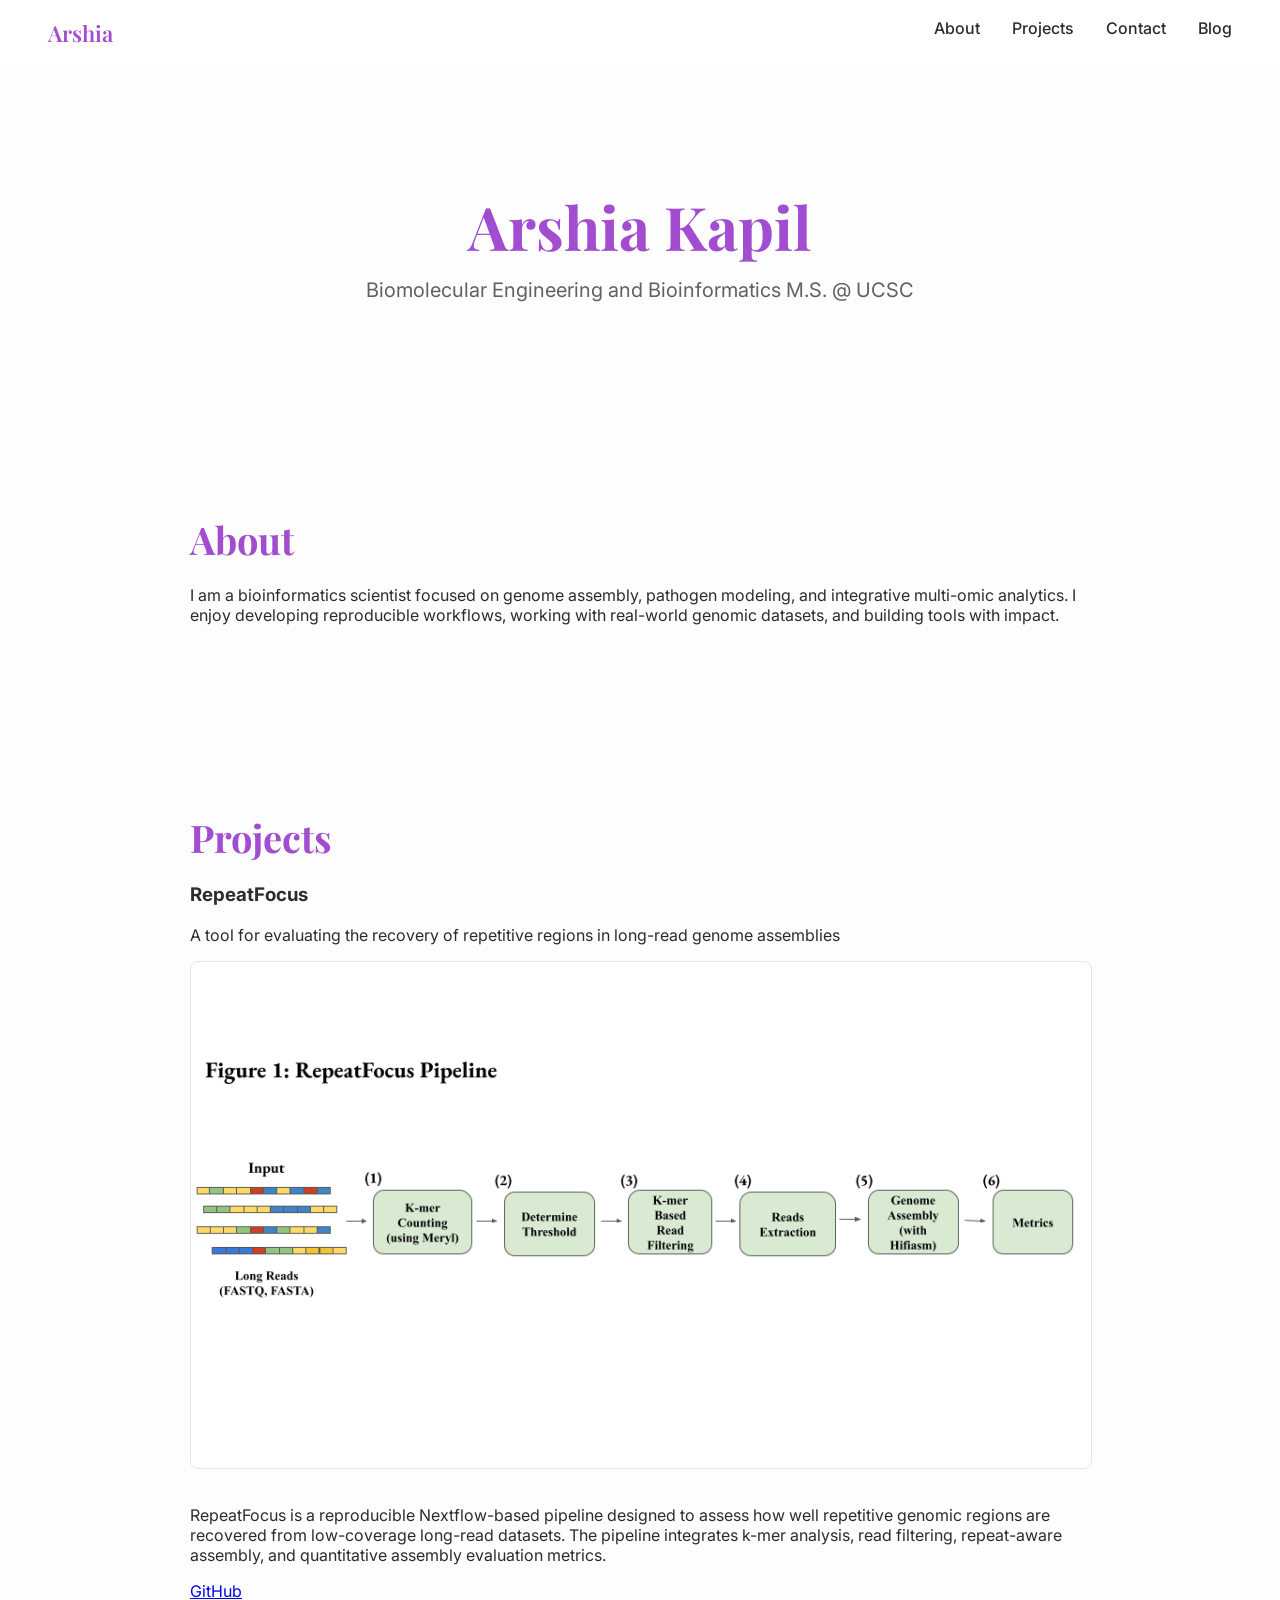
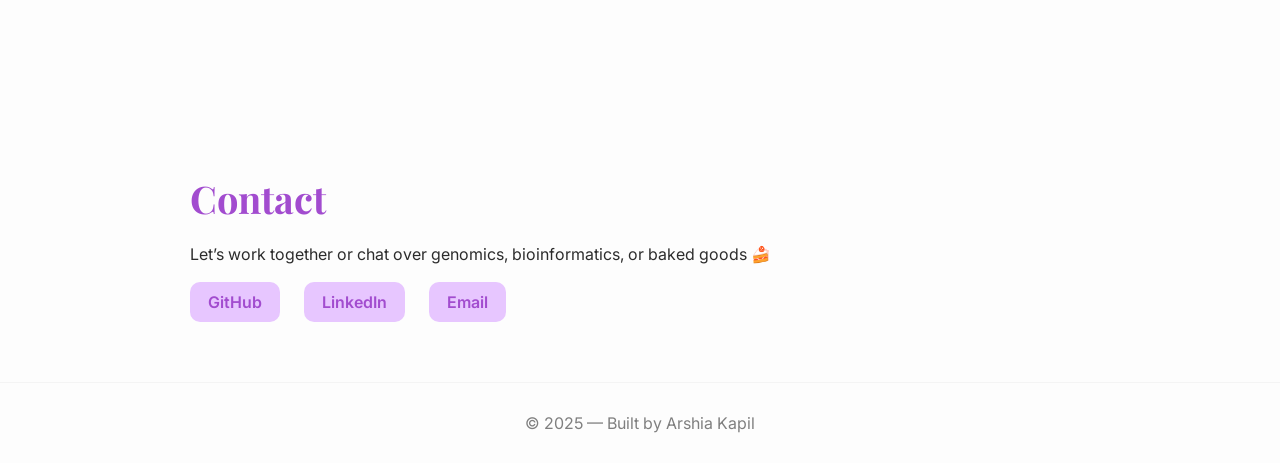
==== index.html @ 7e49f17b "Fix image source filename case sensitivity" ====
<!DOCTYPE html>
<html lang="en">
<head>
    <meta charset="UTF-8">
    <meta name="viewport" content="width=device-width, initial-scale=1.0">
    <title>Arshia Kapil | Bioinformatics</title>
    <link rel="stylesheet" href="style.css">

    <!-- Google Fonts -->
    <link href="https://fonts.googleapis.com/css2?family=Inter:wght@300;400;600&family=Playfair+Display:wght@600;700&display=swap" rel="stylesheet">
</head>
<body>

    <!-- NAVBAR -->
    <nav>
        <div class="logo">Arshia</div>
        <div class="nav-links">
            <a href="#about">About</a>
            <a href="#projects">Projects</a>
            <a href="#contact">Contact</a>
            <a href="blog.html">Blog</a>
        </div>
    </nav>

    <!-- HERO SECTION -->
    <section class="hero">
        <h1 class="name">Arshia Kapil</h1>
        <p class="tagline">Biomolecular Engineering and Bioinformatics M.S. @ UCSC</p>
    </section>

    <!-- ABOUT -->
    <section id="about" class="section">
        <h2>About</h2>
        <p>
            I am a bioinformatics scientist focused on genome assembly, pathogen modeling, 
            and integrative multi-omic analytics. I enjoy developing reproducible workflows, 
            working with real-world genomic datasets, and building tools with impact.
        </p>
    </section>

    <!-- PROJECTS -->
    <section id="projects" class="section">
        <h2>Projects</h2>
        <div class="project-card">
            <h3>RepeatFocus</h3>
            <p class="project-subtitle">

        	 A tool for evaluating the recovery of repetitive regions in long-read genome assemblies
            </p>
        	<img
	      	  src="images/RepeatFocus.png"
     	      alt="RepeatFocus pipeline diagram showing repeat recovery evaluation"
     	 	  class="project-image"
   	 		/>
            <p class="project-description">
              RepeatFocus is a reproducible Nextflow-based pipeline designed to assess how well
              repetitive genomic regions are recovered from low-coverage long-read datasets.
              The pipeline integrates k-mer analysis, read filtering, repeat-aware assembly,
              and quantitative assembly evaluation metrics.
            </p>
        
            <div class="project-links">
              <a href="https://github.com/arshiakapil/RepeatFocus" target="_blank">GitHub</a>
            </div>
        </div>
    </section>

    <!-- CONTACT -->
    <section id="contact" class="section">
        <h2>Contact</h2>
        <p>Let’s work together or chat over genomics, bioinformatics, or baked goods 🍰</p>

        <div class="contact-list">
            <a href="https://github.com/arshiakapil" target="_blank">GitHub</a>
            <a href="https://linkedin.com/in/arshiakapil" target="_blank">LinkedIn</a>
            <a href="mailto:akapil@ucsc.edu">Email</a>
        </div>
    </section>

    <footer>
        © 2025 — Built by Arshia Kapil
    </footer>

</body>
</html>
---- style.css ----
/* ===== Fonts & Colors ===== */
:root {
    --bg: #fdfdfd;
    --text: #2c2c2c;
    --accent: #a24ccf;     /* lavender / purple */
    --accent-light: #e7c6ff;
    --light-gray: #eeeeee;
}

/* Reset */
body {
    margin: 0;
    font-family: 'Inter', sans-serif;
    color: var(--text);
    background: var(--bg);
    scroll-behavior: smooth;
}

/* ===== Navigation ===== */
nav {
    display: flex;
    justify-content: space-between;
    padding: 18px 48px;
    position: sticky;
    top: 0;
    background: rgba(255,255,255,0.8);
    backdrop-filter: blur(8px);
}

.logo {
    font-family: 'Playfair Display', serif;
    font-size: 22px;
    font-weight: 600;
    color: var(--accent);
}

.nav-links a {
    margin-left: 28px;
    text-decoration: none;
    font-weight: 500;
    color: var(--text);
}
.nav-links a:hover {
    color: var(--accent);
}
.nav-links a.active {
    color: var(--accent);
    font-weight: 700;
}
/* ===== Hero Section ===== */
.hero {
    text-align: center;
    padding: 120px 20px 80px;
}

.name {
    font-family: 'Playfair Display', serif;
    font-size: 60px;
    margin: 0;
    color: var(--accent);
}

.tagline {
    font-size: 20px;
    margin-top: 12px;
    opacity: 0.75;
}

.eyebrow {
    text-transform: uppercase;
    letter-spacing: 0.16em;
    font-size: 12px;
    font-weight: 700;
    color: var(--accent);
    margin-bottom: 10px;
}

/* ===== General Sections ===== */
.section {
    padding: 80px 10% 60px;
    max-width: 900px;
    margin: auto;
}

.section h2 {
    font-family: 'Playfair Display', serif;
    font-size: 38px;
    margin-bottom: 20px;
    color: var(--accent);
}

/* Placeholder text */
.placeholder {
    opacity: 0.6;
}

/* ===== Contact Section ===== */
.contact-list {
    display: flex;
    gap: 24px;
    margin-top: 18px;
}
.contact-list a {
    padding: 10px 18px;
    border-radius: 10px;
    background: var(--accent-light);
    color: var(--accent);
    text-decoration: none;
    font-weight: 600;
    transition: background 0.2s;
}
.contact-list a:hover {
    background: var(--accent);
    color: white;
}

/* ===== Footer ===== */
footer {
    text-align: center;
    padding: 30px 0;
    opacity: 0.6;
    border-top: 1px solid var(--light-gray);
}

/* Responsive */
@media (max-width: 650px) {
    nav {
        padding: 10px 24px;
    }
    .name {
        font-size: 44px;
    }
    .tagline {
        font-size: 18px;
    }
    .section h2 {
        font-size: 28px;
    }
}

.project-image {
  width: 100%;
  height: auto;
  border-radius: 8px;
  margin-bottom: 1rem;
  border: 1px solid #e5e5e5;
  object-fit: cover;
}
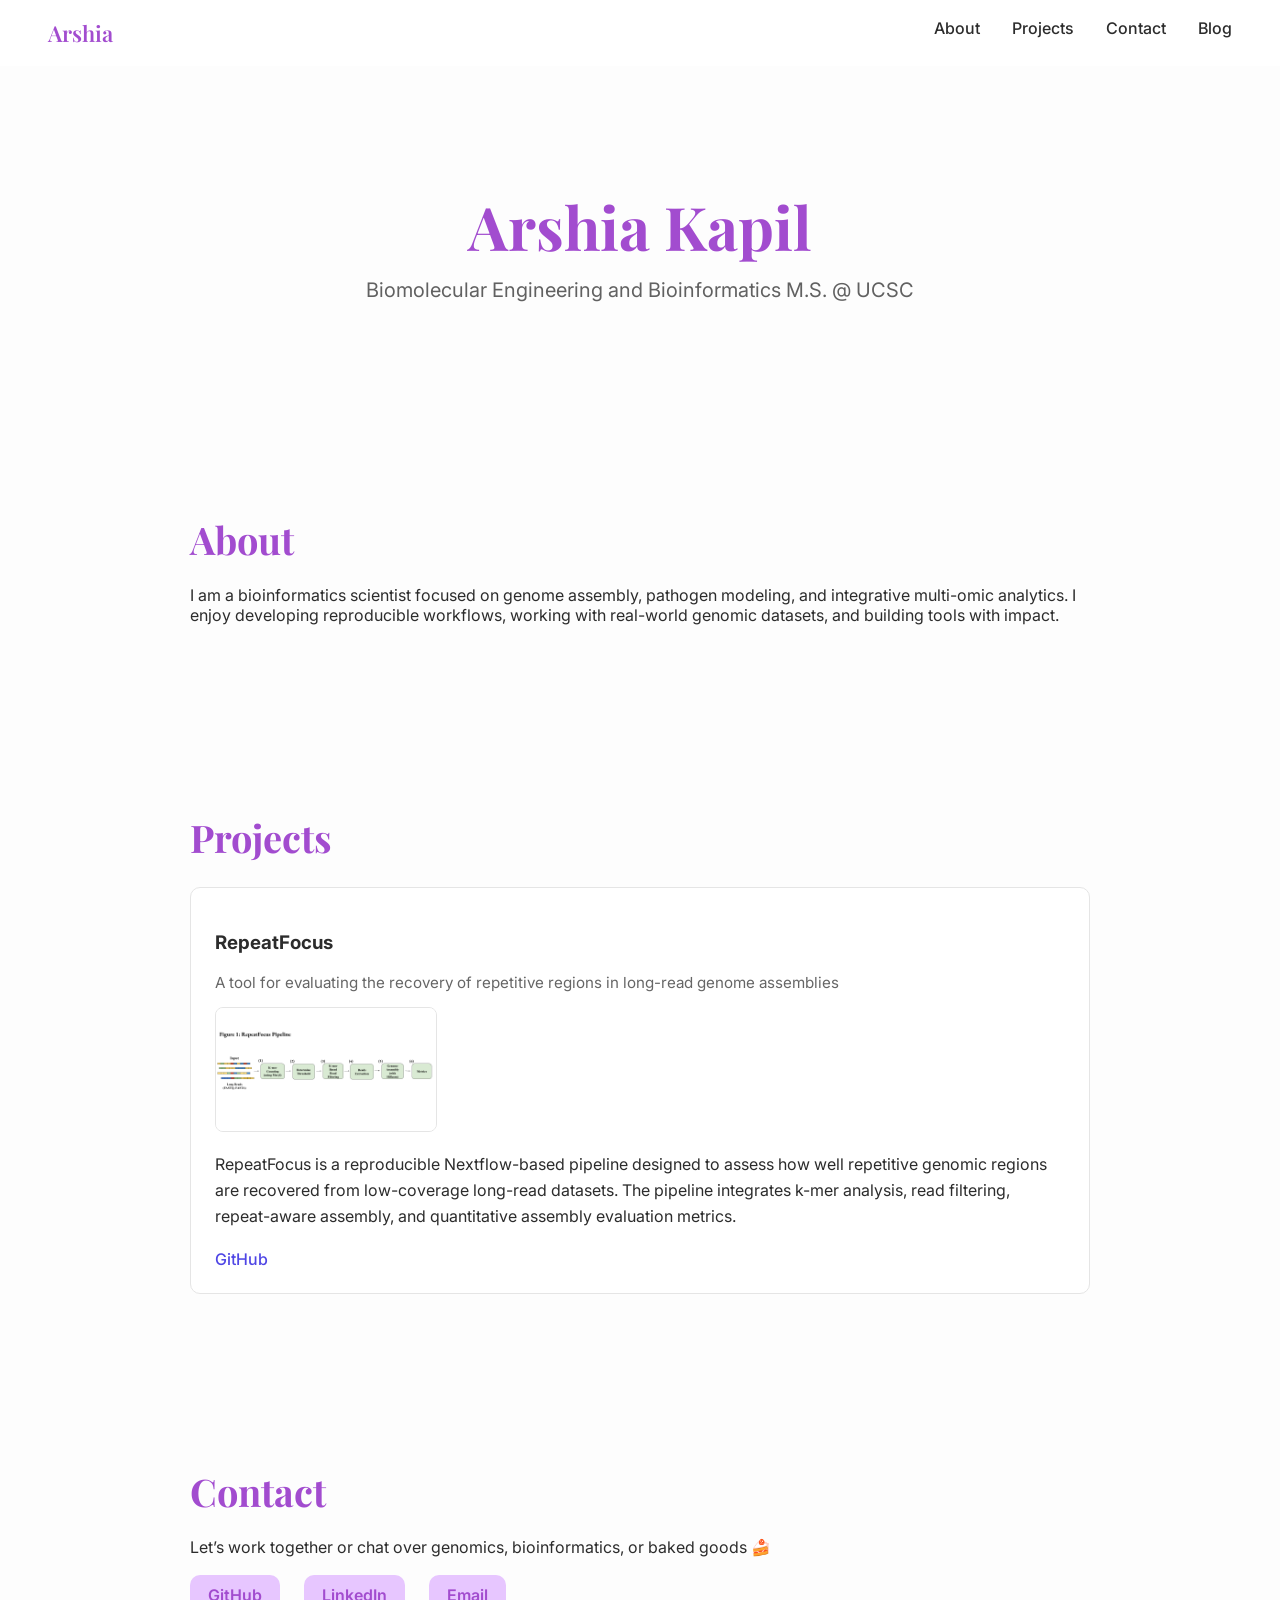
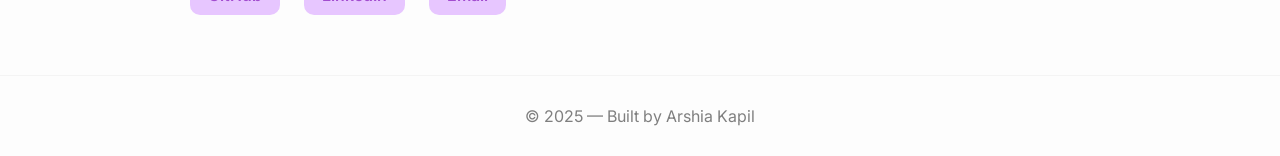
==== commit 6d5d3986: "Add 'project-image-right' class to image element" ====
--- a/index.html
+++ b/index.html
@@ -50,7 +50,7 @@
         	<img
 	      	  src="images/RepeatFocus.png"
      	      alt="RepeatFocus pipeline diagram showing repeat recovery evaluation"
-     	 	  class="project-image"
+     	 	  class="project-image project-image-right"
    	 		/>
             <p class="project-description">
               RepeatFocus is a reproducible Nextflow-based pipeline designed to assess how well
--- a/style.css
+++ b/style.css
@@ -138,11 +138,78 @@
     }
 }
 
-.project-image {
-  width: 100%;
+/* Project card base */
+.project-card {
+  border: 1px solid #e5e5e5;
+  border-radius: 10px;
+  padding: 1.5rem;
+  margin-top: 1.5rem;
+  background-color: #ffffff;
+  transition: transform 0.2s ease, box-shadow 0.2s ease;
+}
+
+.project-card:hover {
+  transform: translateY(-3px);
+  box-shadow: 0 8px 20px rgba(0, 0, 0, 0.08);
+}
+
+/* Horizontal layout: text left, image right */
+.project-card-horizontal {
+  display: flex;
+  align-items: center;
+  gap: 1.5rem;
+}
+
+/* Make text take remaining space */
+.project-content {
+  flex: 1;
+}
+
+.project-subtitle {
+  font-size: 0.95rem;
+  color: #666;
+  margin-top: 0.25rem;
+}
+
+.project-description {
+  margin-top: 1rem;
+  line-height: 1.6;
+}
+
+.project-links {
+  margin-top: 1.25rem;
+}
+
+.project-links a {
+  margin-right: 1rem;
+  text-decoration: none;
+  font-weight: 500;
+  color: #4f46e5;
+}
+
+.project-links a:hover {
+  text-decoration: underline;
+}
+
+/* Right-side image sizing */
+.project-image-right {
+  width: 220px;
   height: auto;
+  flex-shrink: 0;
   border-radius: 8px;
-  margin-bottom: 1rem;
   border: 1px solid #e5e5e5;
-  object-fit: cover;
-}
+  object-fit: contain;
+}
+
+/* Responsive: stack on small screens */
+@media (max-width: 768px) {
+  .project-card-horizontal {
+    flex-direction: column;
+    align-items: flex-start;
+  }
+
+  .project-image-right {
+    width: 100%;
+    max-width: 320px;
+  }
+}
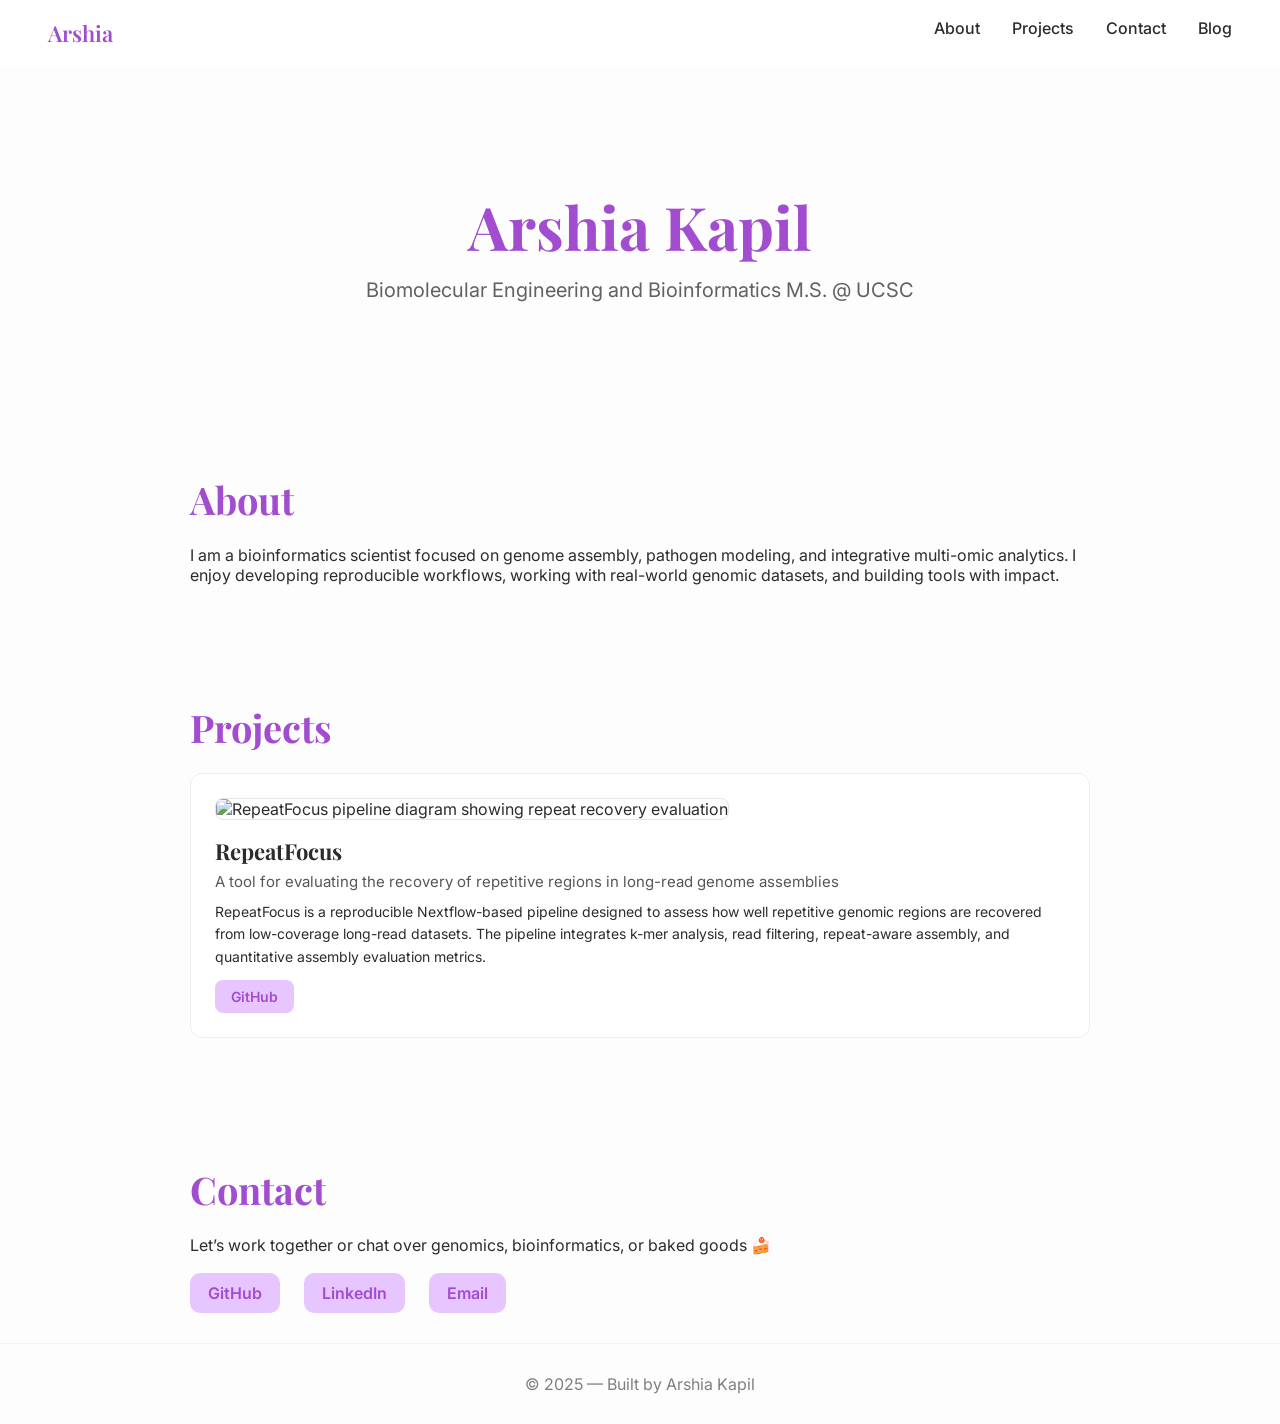
==== commit 1702ee7b: "Fix project card image layout and reduce section spacing Co-Authored-By: Claude Opus 4.6 <noreply@an" ====
--- a/index.html
+++ b/index.html
@@ -42,25 +42,23 @@
     <section id="projects" class="section">
         <h2>Projects</h2>
         <div class="project-card">
+            <img
+                src="images/repeatfocus.png"
+                alt="RepeatFocus pipeline diagram showing repeat recovery evaluation"
+                class="project-image"
+            />
             <h3>RepeatFocus</h3>
             <p class="project-subtitle">
-
-        	 A tool for evaluating the recovery of repetitive regions in long-read genome assemblies
+                A tool for evaluating the recovery of repetitive regions in long-read genome assemblies
             </p>
-        	<img
-	      	  src="images/RepeatFocus.png"
-     	      alt="RepeatFocus pipeline diagram showing repeat recovery evaluation"
-     	 	  class="project-image project-image-right"
-   	 		/>
             <p class="project-description">
-              RepeatFocus is a reproducible Nextflow-based pipeline designed to assess how well
-              repetitive genomic regions are recovered from low-coverage long-read datasets.
-              The pipeline integrates k-mer analysis, read filtering, repeat-aware assembly,
-              and quantitative assembly evaluation metrics.
+                RepeatFocus is a reproducible Nextflow-based pipeline designed to assess how well
+                repetitive genomic regions are recovered from low-coverage long-read datasets.
+                The pipeline integrates k-mer analysis, read filtering, repeat-aware assembly,
+                and quantitative assembly evaluation metrics.
             </p>
-        
             <div class="project-links">
-              <a href="https://github.com/arshiakapil/RepeatFocus" target="_blank">GitHub</a>
+                <a href="https://github.com/arshiakapil/RepeatFocus" target="_blank">GitHub</a>
             </div>
         </div>
     </section>
--- a/style.css
+++ b/style.css
@@ -77,7 +77,7 @@
 
 /* ===== General Sections ===== */
 .section {
-    padding: 80px 10% 60px;
+    padding: 40px 10% 30px;
     max-width: 900px;
     margin: auto;
 }
@@ -138,78 +138,61 @@
     }
 }
 
-/* Project card base */
+/* ===== Project Cards ===== */
 .project-card {
-  border: 1px solid #e5e5e5;
-  border-radius: 10px;
-  padding: 1.5rem;
-  margin-top: 1.5rem;
-  background-color: #ffffff;
-  transition: transform 0.2s ease, box-shadow 0.2s ease;
+  background: #fff;
+  border: 1px solid var(--light-gray);
+  border-radius: 12px;
+  padding: 24px;
+  margin-bottom: 24px;
 }
 
-.project-card:hover {
-  transform: translateY(-3px);
-  box-shadow: 0 8px 20px rgba(0, 0, 0, 0.08);
+.project-image {
+  width: 100%;
+  max-height: 360px;
+  object-fit: cover;
+  border-radius: 8px;
+  margin-bottom: 16px;
+  border: 1px solid #e5e5e5;
 }
 
-/* Horizontal layout: text left, image right */
-.project-card-horizontal {
-  display: flex;
-  align-items: center;
-  gap: 1.5rem;
-}
-
-/* Make text take remaining space */
-.project-content {
-  flex: 1;
+.project-card h3 {
+  font-family: 'Playfair Display', serif;
+  font-size: 22px;
+  margin: 0 0 6px;
+  color: var(--text);
 }
 
 .project-subtitle {
-  font-size: 0.95rem;
-  color: #666;
-  margin-top: 0.25rem;
+  font-size: 15px;
+  opacity: 0.8;
+  margin: 0 0 10px;
 }
 
 .project-description {
-  margin-top: 1rem;
+  font-size: 14px;
   line-height: 1.6;
+  margin: 0 0 12px;
 }
 
 .project-links {
-  margin-top: 1.25rem;
+  display: flex;
+  gap: 12px;
 }
 
 .project-links a {
-  margin-right: 1rem;
+  padding: 8px 16px;
+  border-radius: 8px;
+  background: var(--accent-light);
+  color: var(--accent);
   text-decoration: none;
-  font-weight: 500;
-  color: #4f46e5;
+  font-weight: 600;
+  font-size: 14px;
+  transition: background 0.2s;
 }
 
 .project-links a:hover {
-  text-decoration: underline;
+  background: var(--accent);
+  color: white;
 }
 
-/* Right-side image sizing */
-.project-image-right {
-  width: 220px;
-  height: auto;
-  flex-shrink: 0;
-  border-radius: 8px;
-  border: 1px solid #e5e5e5;
-  object-fit: contain;
-}
-
-/* Responsive: stack on small screens */
-@media (max-width: 768px) {
-  .project-card-horizontal {
-    flex-direction: column;
-    align-items: flex-start;
-  }
-
-  .project-image-right {
-    width: 100%;
-    max-width: 320px;
-  }
-}
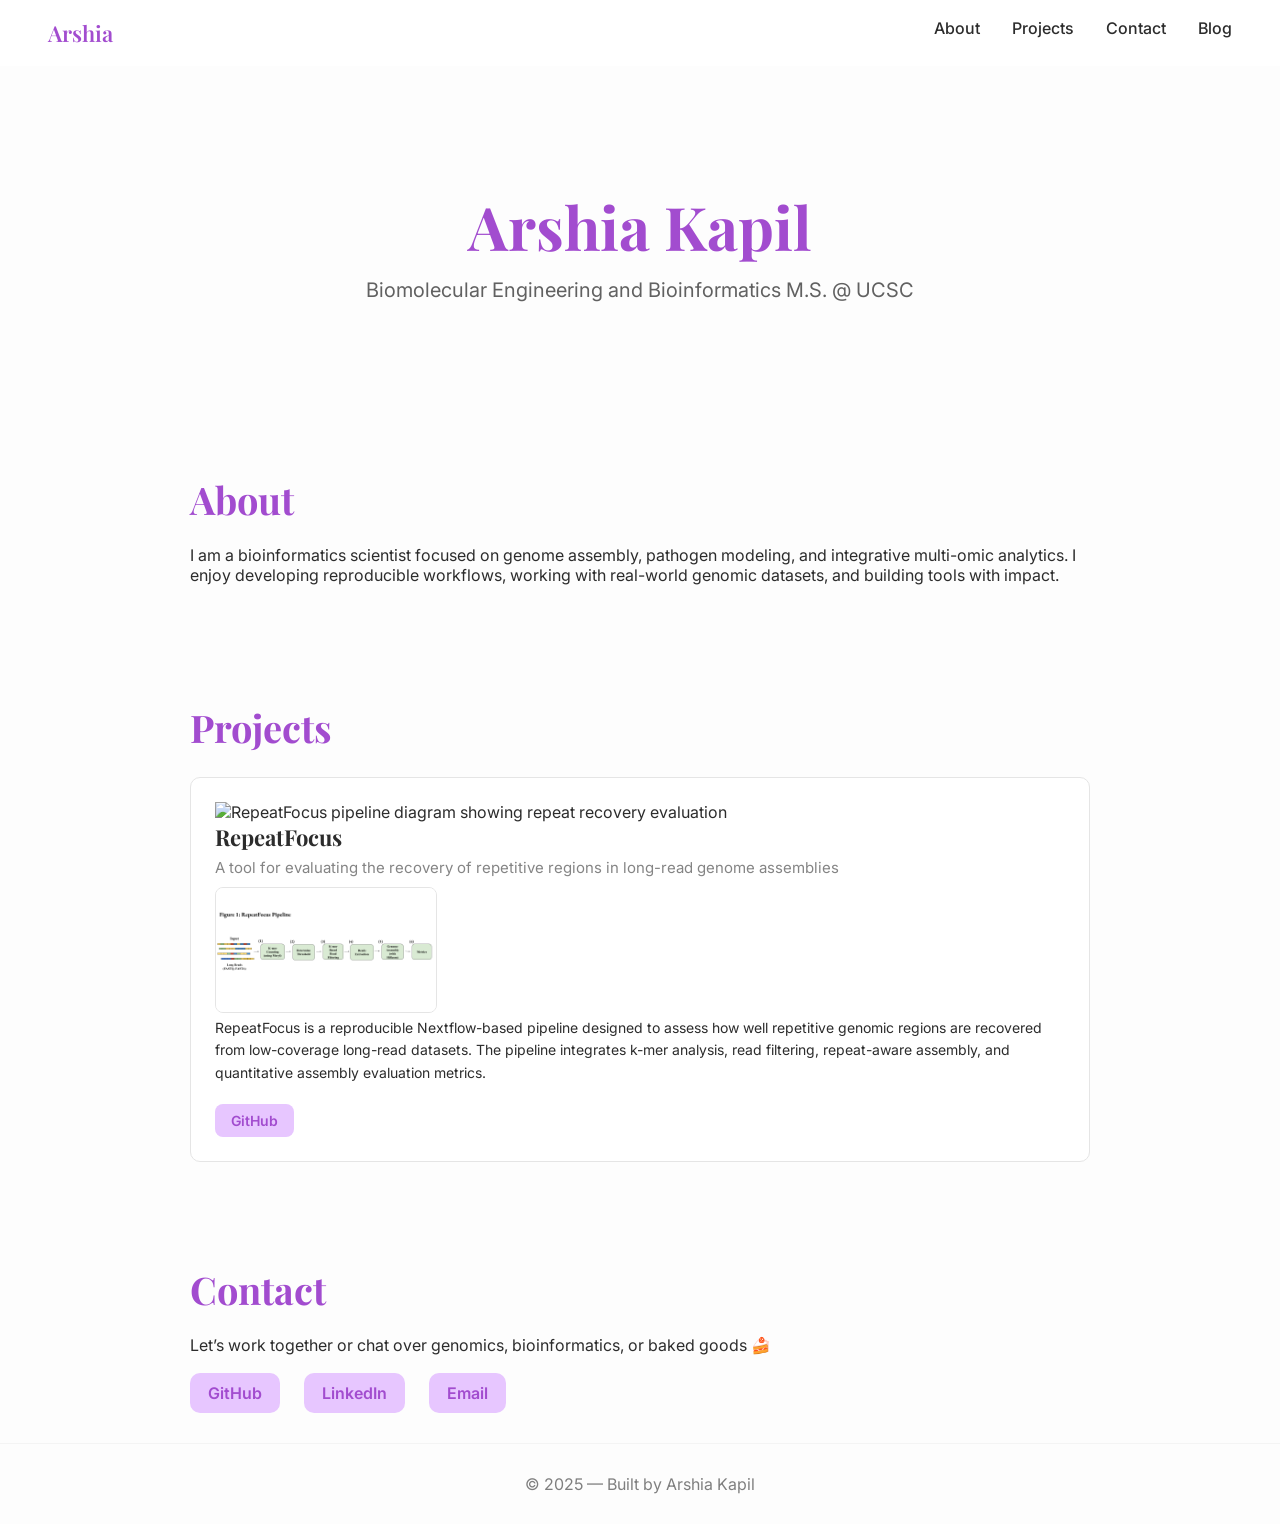
==== commit dc676666: "Modified" ====
--- a/index.html
+++ b/index.html
@@ -49,8 +49,13 @@
             />
             <h3>RepeatFocus</h3>
             <p class="project-subtitle">
-                A tool for evaluating the recovery of repetitive regions in long-read genome assemblies
+        	 A tool for evaluating the recovery of repetitive regions in long-read genome assemblies
             </p>
+        	<img
+	      	  src="images/RepeatFocus.png"
+     	      alt="RepeatFocus pipeline diagram showing repeat recovery evaluation"
+     	 	  class="project-image project-image-right"
+   	 		/>
             <p class="project-description">
                 RepeatFocus is a reproducible Nextflow-based pipeline designed to assess how well
                 repetitive genomic regions are recovered from low-coverage long-read datasets.
--- a/style.css
+++ b/style.css
@@ -139,21 +139,80 @@
 }
 
 /* ===== Project Cards ===== */
+/* Project card base */
 .project-card {
-  background: #fff;
-  border: 1px solid var(--light-gray);
-  border-radius: 12px;
-  padding: 24px;
-  margin-bottom: 24px;
-}
-
-.project-image {
-  width: 100%;
-  max-height: 360px;
-  object-fit: cover;
+  border: 1px solid #e5e5e5;
+  border-radius: 10px;
+  padding: 1.5rem;
+  margin-top: 1.5rem;
+  background-color: #ffffff;
+  transition: transform 0.2s ease, box-shadow 0.2s ease;
+}
+
+.project-card:hover {
+  transform: translateY(-3px);
+  box-shadow: 0 8px 20px rgba(0, 0, 0, 0.08);
+}
+
+/* Horizontal layout: text left, image right */
+.project-card-horizontal {
+  display: flex;
+  align-items: center;
+  gap: 1.5rem;
+}
+
+/* Make text take remaining space */
+.project-content {
+  flex: 1;
+}
+
+.project-subtitle {
+  font-size: 0.95rem;
+  color: #666;
+  margin-top: 0.25rem;
+}
+
+.project-description {
+  margin-top: 1rem;
+  line-height: 1.6;
+}
+
+.project-links {
+  margin-top: 1.25rem;
+}
+
+.project-links a {
+  margin-right: 1rem;
+  text-decoration: none;
+  font-weight: 500;
+  color: #4f46e5;
+}
+
+.project-links a:hover {
+  text-decoration: underline;
+}
+
+/* Right-side image sizing */
+.project-image-right {
+  width: 220px;
+  height: auto;
+  flex-shrink: 0;
   border-radius: 8px;
-  margin-bottom: 16px;
   border: 1px solid #e5e5e5;
+  object-fit: contain;
+}
+
+/* Responsive: stack on small screens */
+@media (max-width: 768px) {
+  .project-card-horizontal {
+    flex-direction: column;
+    align-items: flex-start;
+  }
+
+  .project-image-right {
+    width: 100%;
+    max-width: 320px;
+  }
 }
 
 .project-card h3 {
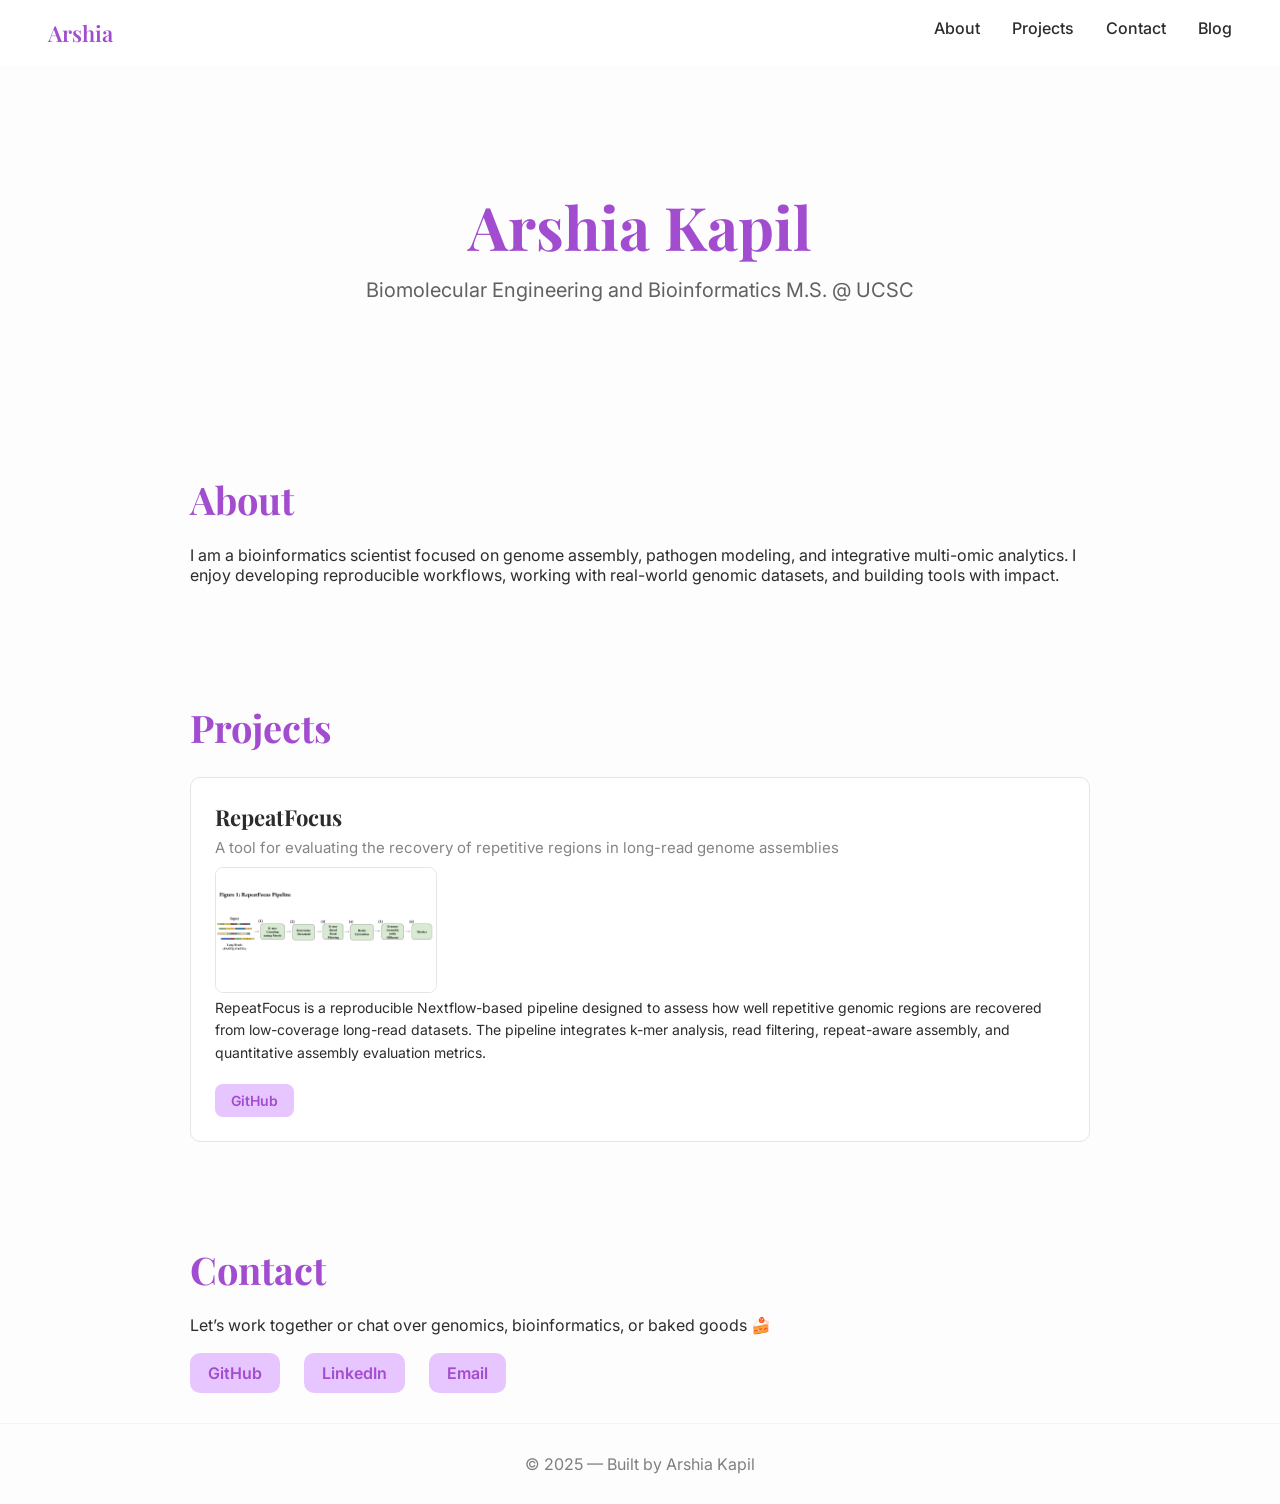
==== commit d97e3b77: "Remove RepeatFocus project image Removed image for RepeatFocus project from index.html" ====
--- a/index.html
+++ b/index.html
@@ -42,11 +42,6 @@
     <section id="projects" class="section">
         <h2>Projects</h2>
         <div class="project-card">
-            <img
-                src="images/repeatfocus.png"
-                alt="RepeatFocus pipeline diagram showing repeat recovery evaluation"
-                class="project-image"
-            />
             <h3>RepeatFocus</h3>
             <p class="project-subtitle">
         	 A tool for evaluating the recovery of repetitive regions in long-read genome assemblies
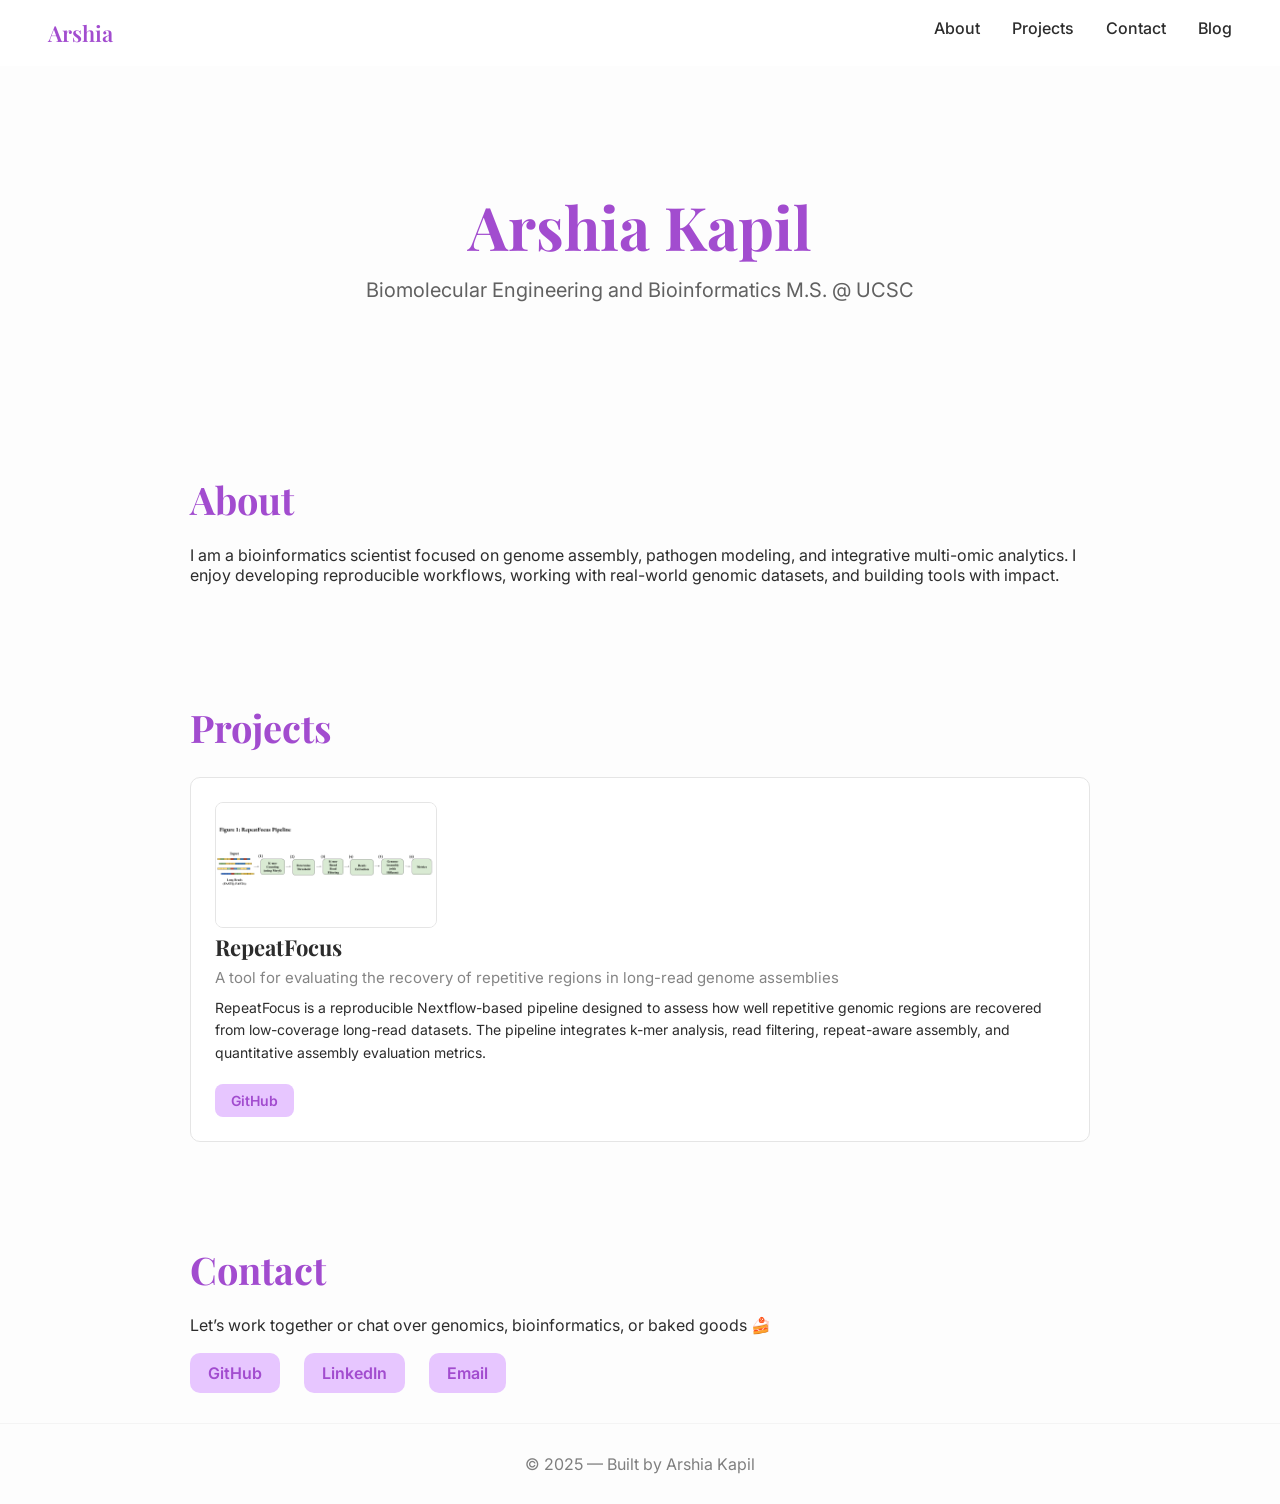
==== commit f6df4363: "Restore RepeatFocus project details in index.html" ====
--- a/index.html
+++ b/index.html
@@ -42,15 +42,15 @@
     <section id="projects" class="section">
         <h2>Projects</h2>
         <div class="project-card">
-            <h3>RepeatFocus</h3>
-            <p class="project-subtitle">
-        	 A tool for evaluating the recovery of repetitive regions in long-read genome assemblies
-            </p>
         	<img
 	      	  src="images/RepeatFocus.png"
      	      alt="RepeatFocus pipeline diagram showing repeat recovery evaluation"
      	 	  class="project-image project-image-right"
    	 		/>
+		 	<h3>RepeatFocus</h3>
+            <p class="project-subtitle">
+        	 A tool for evaluating the recovery of repetitive regions in long-read genome assemblies
+            </p>
             <p class="project-description">
                 RepeatFocus is a reproducible Nextflow-based pipeline designed to assess how well
                 repetitive genomic regions are recovered from low-coverage long-read datasets.
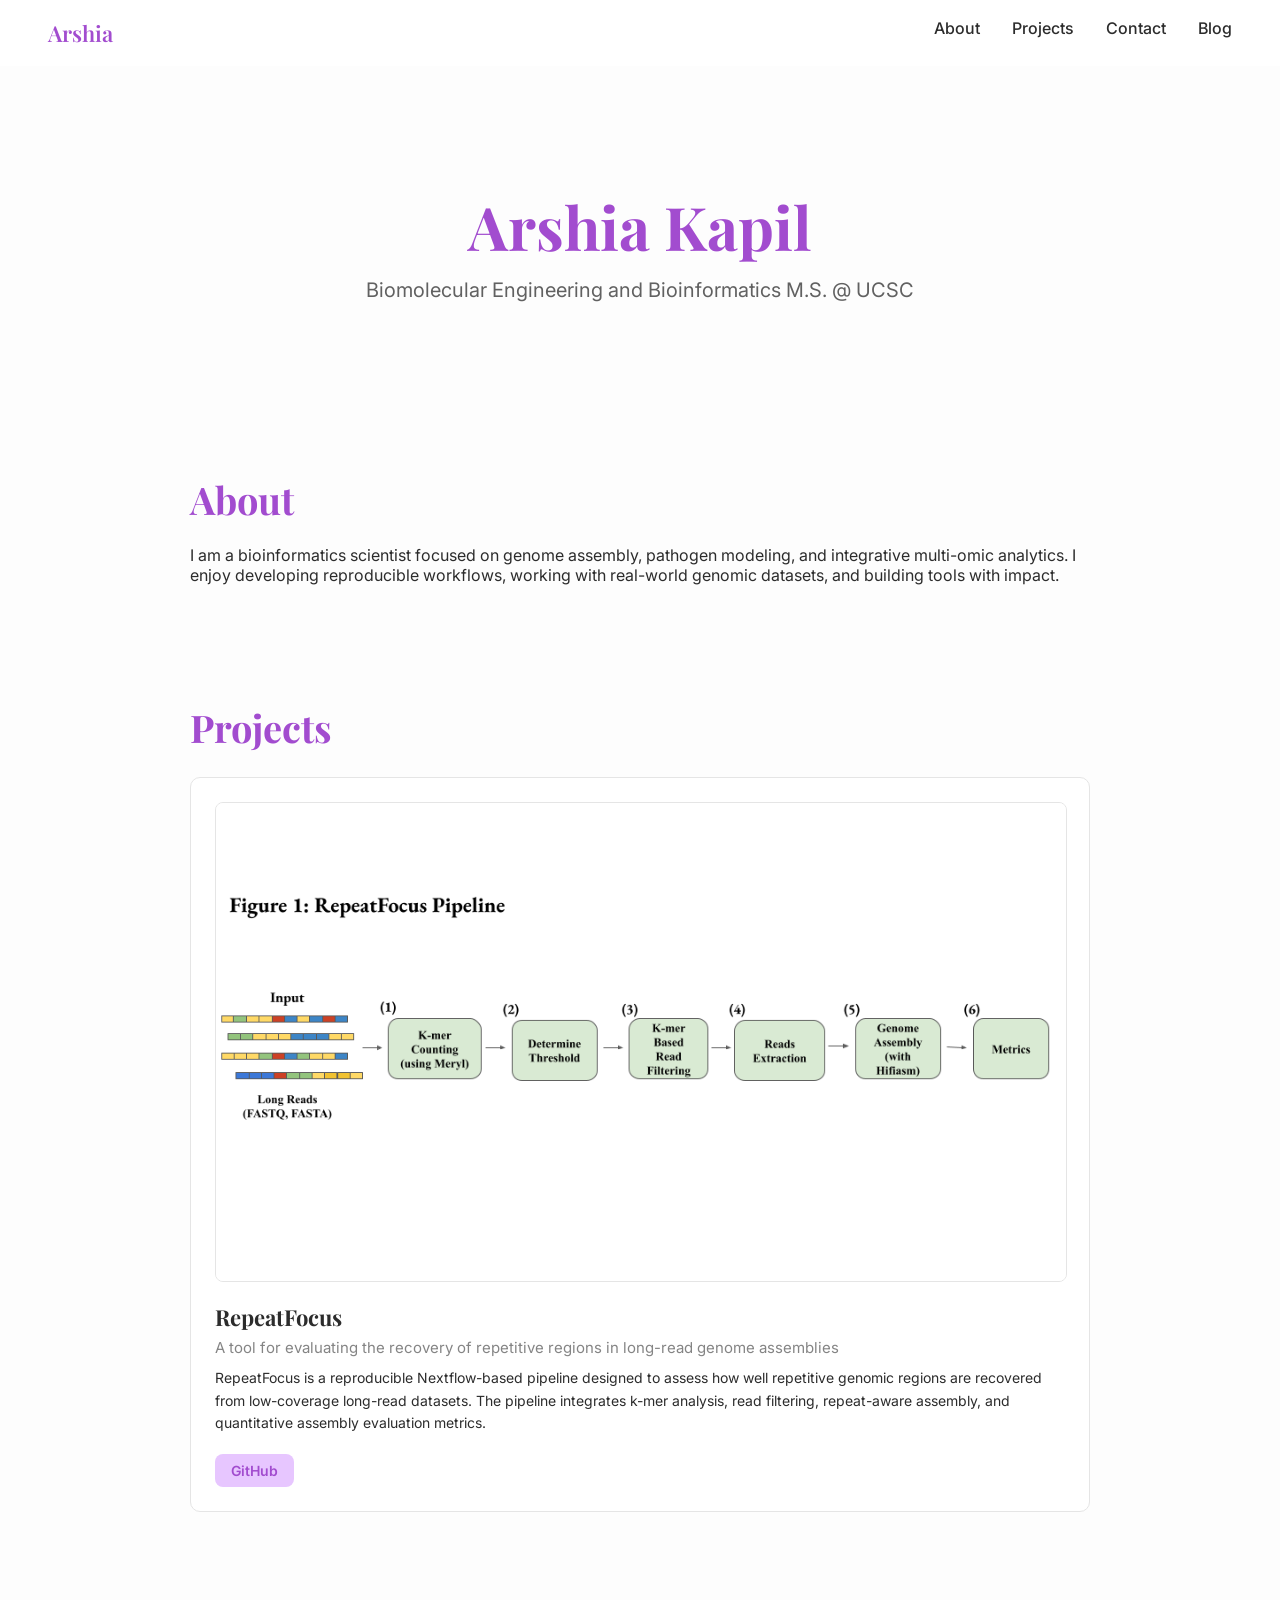
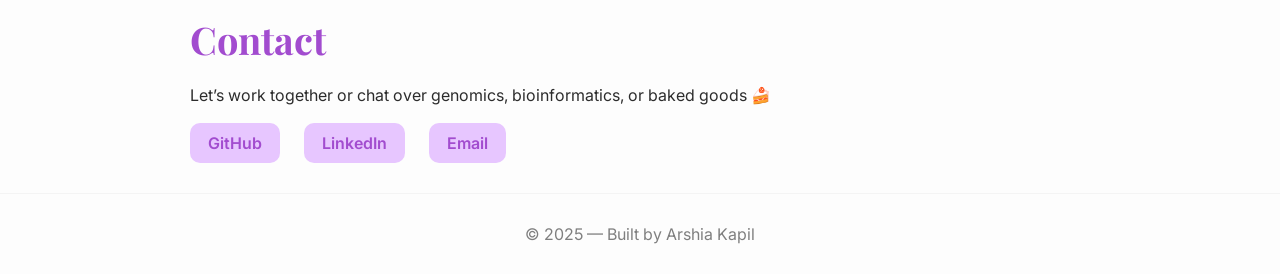
==== commit d9ff1a45: "Formatting fix" ====
--- a/index.html
+++ b/index.html
@@ -42,11 +42,11 @@
     <section id="projects" class="section">
         <h2>Projects</h2>
         <div class="project-card">
-        	<img
-	      	  src="images/RepeatFocus.png"
-     	      alt="RepeatFocus pipeline diagram showing repeat recovery evaluation"
-     	 	  class="project-image project-image-right"
-   	 		/>
+            <img
+                src="images/RepeatFocus.png"
+                alt="RepeatFocus pipeline diagram showing repeat recovery evaluation"
+                class="project-image"
+            />
 		 	<h3>RepeatFocus</h3>
             <p class="project-subtitle">
         	 A tool for evaluating the recovery of repetitive regions in long-read genome assemblies
--- a/style.css
+++ b/style.css
@@ -192,14 +192,14 @@
   text-decoration: underline;
 }
 
-/* Right-side image sizing */
-.project-image-right {
-  width: 220px;
+/* Project image */
+.project-image {
+  width: 100%;
   height: auto;
-  flex-shrink: 0;
   border-radius: 8px;
   border: 1px solid #e5e5e5;
   object-fit: contain;
+  margin-bottom: 1rem;
 }
 
 /* Responsive: stack on small screens */
@@ -209,9 +209,8 @@
     align-items: flex-start;
   }
 
-  .project-image-right {
+  .project-image {
     width: 100%;
-    max-width: 320px;
   }
 }
 
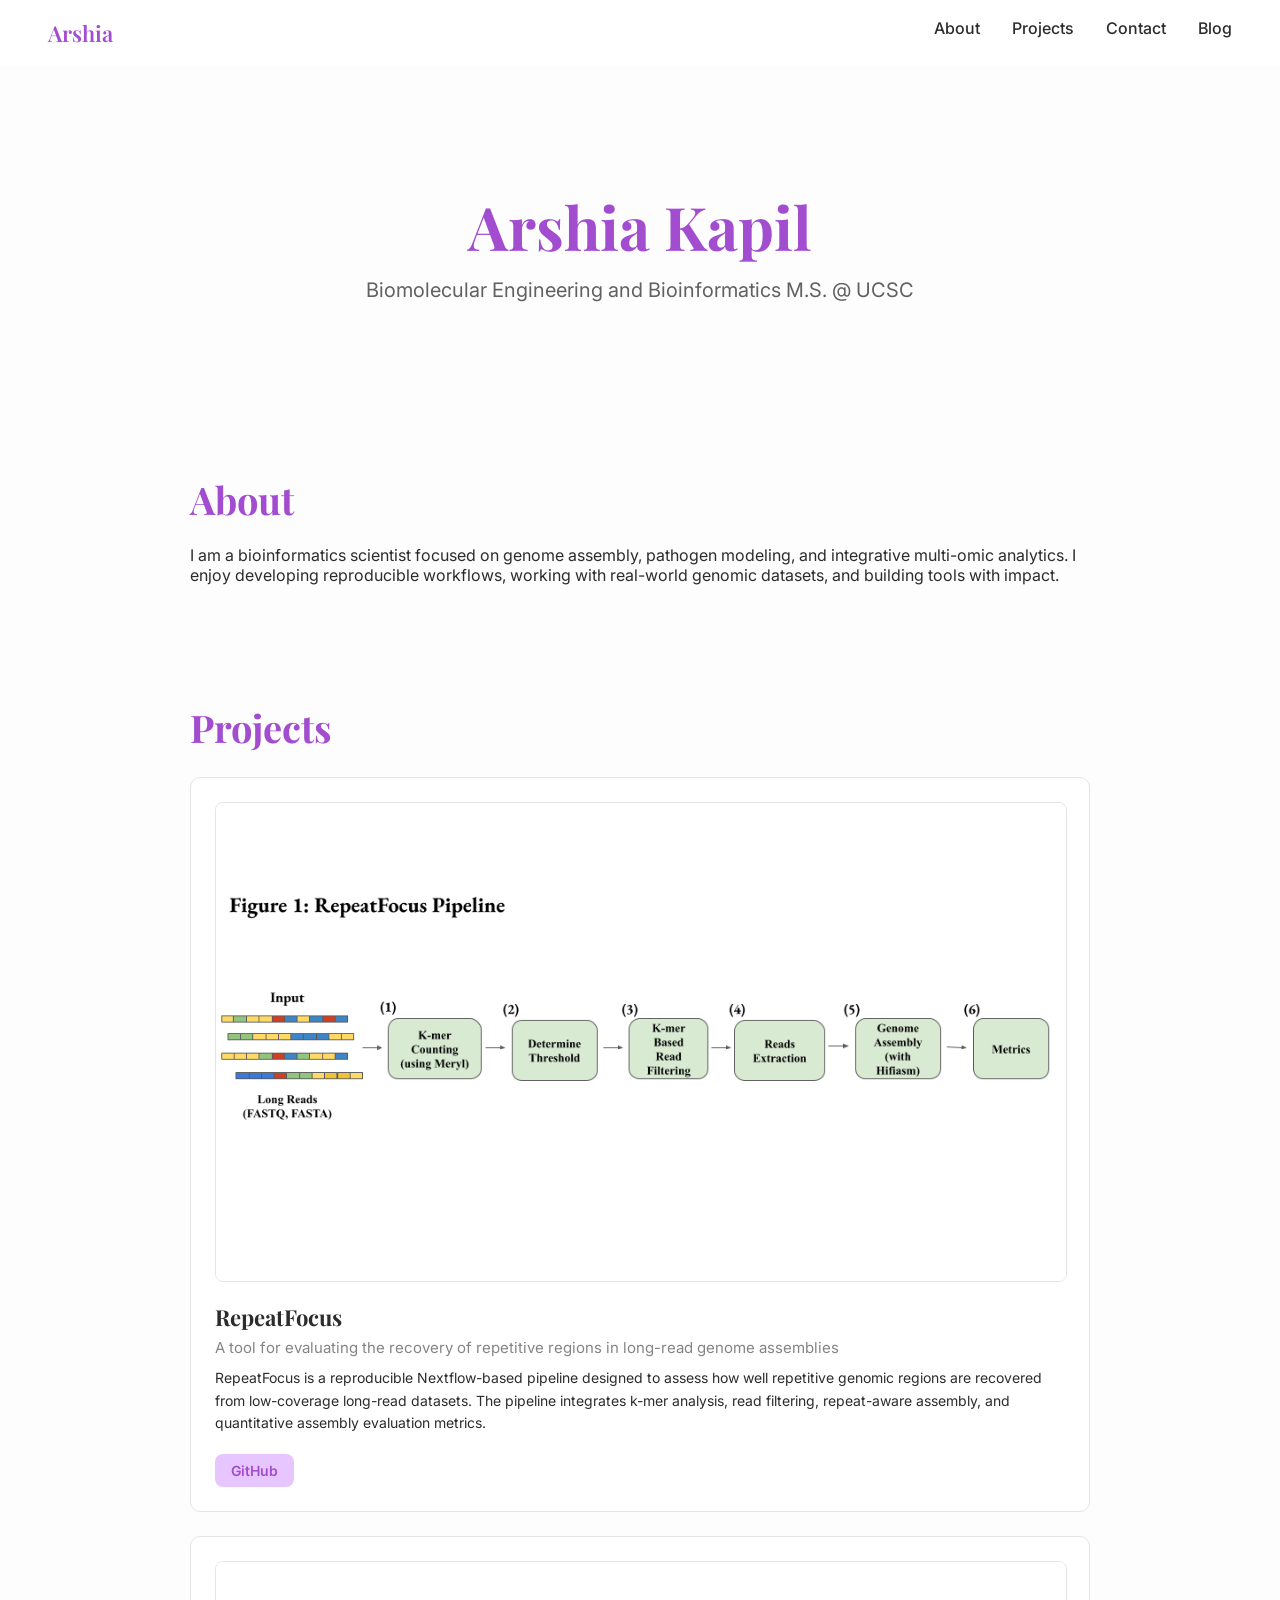
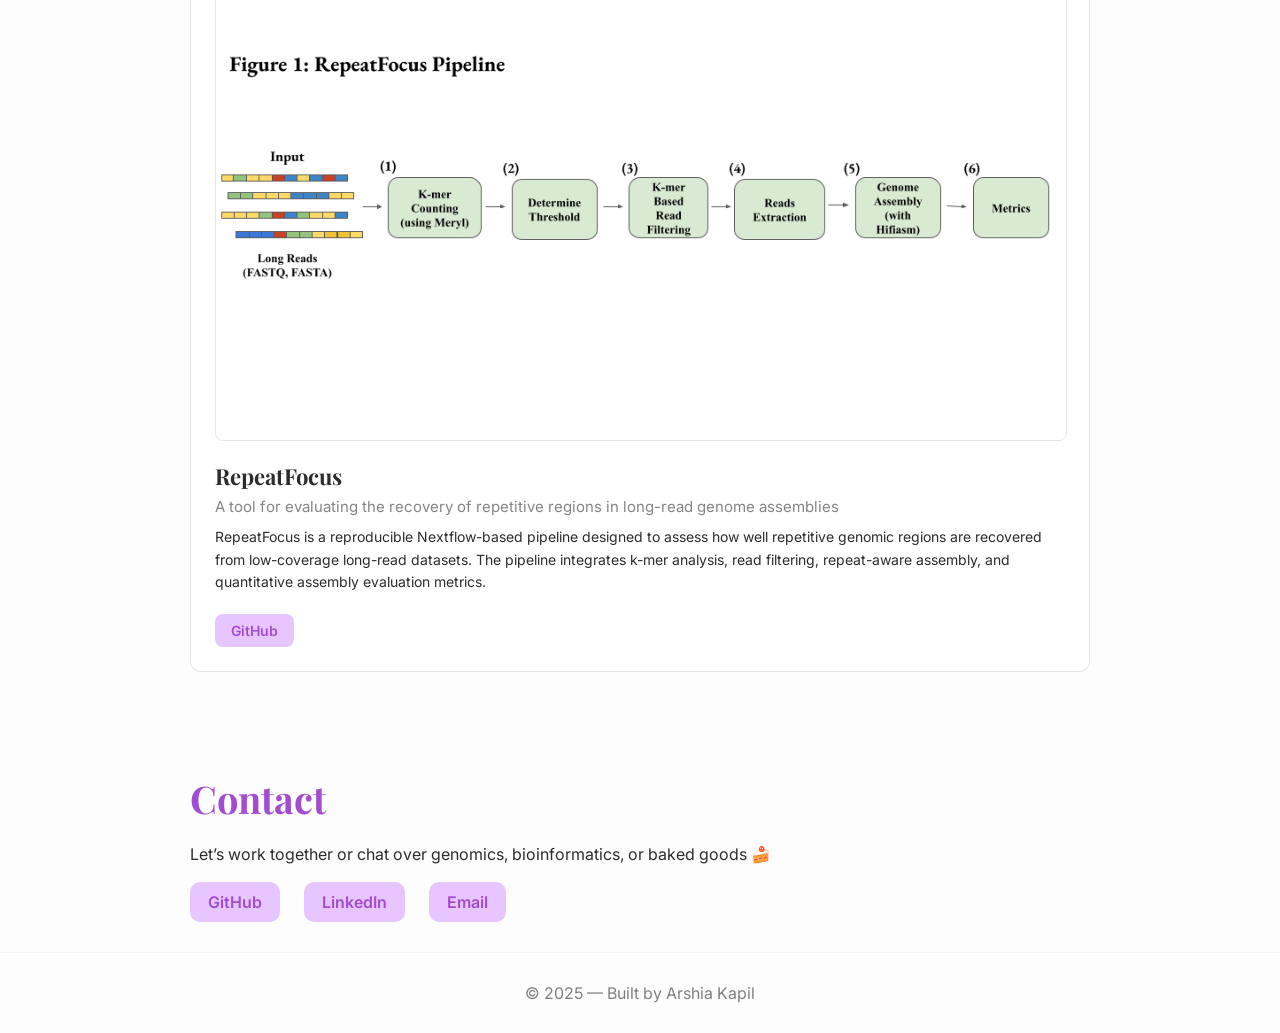
==== commit b41ce597: "Test" ====
--- a/index.html
+++ b/index.html
@@ -61,6 +61,26 @@
                 <a href="https://github.com/arshiakapil/RepeatFocus" target="_blank">GitHub</a>
             </div>
         </div>
+		        <div class="project-card">
+            <img
+                src="images/RepeatFocus.png"
+                alt="RepeatFocus pipeline diagram showing repeat recovery evaluation"
+                class="project-image"
+            />
+		 	<h3>RepeatFocus</h3>
+            <p class="project-subtitle">
+        	 A tool for evaluating the recovery of repetitive regions in long-read genome assemblies
+            </p>
+            <p class="project-description">
+                RepeatFocus is a reproducible Nextflow-based pipeline designed to assess how well
+                repetitive genomic regions are recovered from low-coverage long-read datasets.
+                The pipeline integrates k-mer analysis, read filtering, repeat-aware assembly,
+                and quantitative assembly evaluation metrics.
+            </p>
+            <div class="project-links">
+                <a href="https://github.com/arshiakapil/RepeatFocus" target="_blank">GitHub</a>
+            </div>
+        </div>
     </section>
 
     <!-- CONTACT -->
